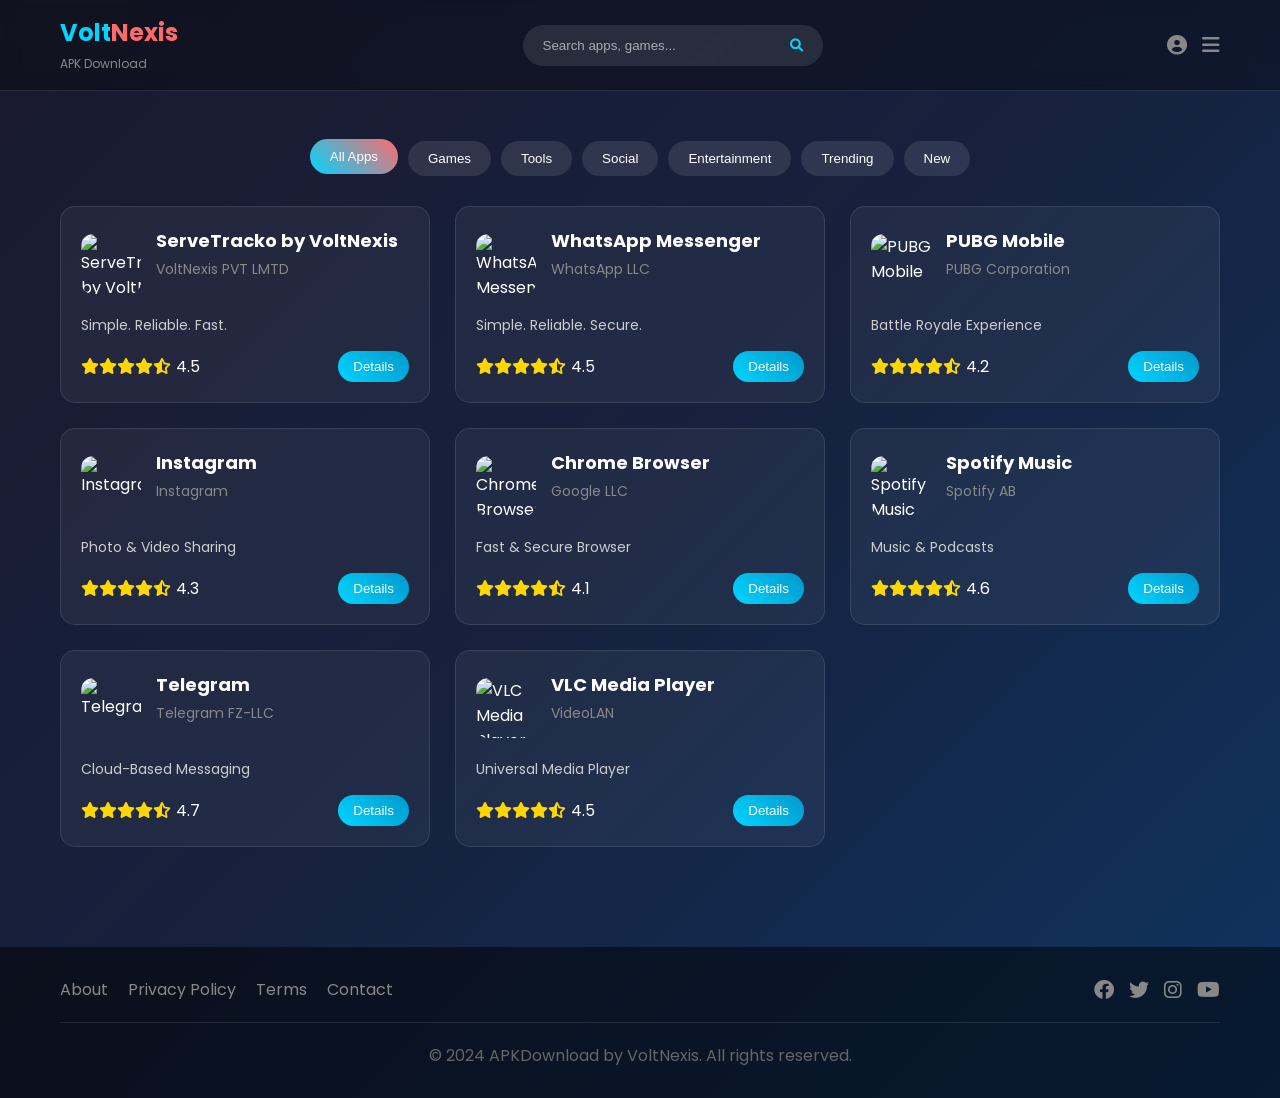
==== android/index.html @ b716f30f "Add files via upload" ====
<!DOCTYPE html>
<html lang="en">
<head>
    <meta charset="UTF-8">
    <meta name="viewport" content="width=device-width, initial-scale=1.0">
    <title>APKDownload by VoltNexis - Premium APK Downloads | Free Android Apps</title>
    <meta name="description" content="Download latest APKs safely. Free Android apps, games, and tools. Premium APK download platform with MediaFire direct downloads.">
    <meta name="keywords" content="APK Download, Free APKs, Latest APK, Android Apps, Safe APK Download, Old Versions APK, Premium APK Site, MediaFire APK, Android Games">
    <meta name="author" content="VoltNexis">
    <meta name="robots" content="index, follow">
    <meta name="viewport" content="width=device-width, initial-scale=1.0">
    <meta property="og:title" content="APKDownload by VoltNexis - Premium APK Downloads">
    <meta property="og:description" content="Download latest APKs safely. Free Android apps, games, and tools with direct MediaFire links.">
    <meta property="og:type" content="website">
    <meta property="og:url" content="https://apkdownload.voltnexis.com">
    <meta property="og:image" content="https://apkdownload.voltnexis.com/assets/og-image.jpg">
    <meta name="twitter:card" content="summary_large_image">
    <meta name="twitter:title" content="APKDownload by VoltNexis">
    <meta name="twitter:description" content="Premium APK download platform with safe, direct downloads.">
    <link rel="canonical" href="https://apkdownload.voltnexis.com">
    <link rel="stylesheet" href="styles.css">
    <link href="https://fonts.googleapis.com/css2?family=Poppins:wght@300;400;500;600;700&display=swap" rel="stylesheet">
    <link rel="stylesheet" href="https://cdnjs.cloudflare.com/ajax/libs/font-awesome/6.0.0/css/all.min.css">
</head>
<body>
    <header class="header">
        <div class="container">
            <div class="nav-brand">
                <a href="../index.html"><h1><span class="volt">Volt</span><span class="nexis">Nexis</span></h1>
                <span class="tagline">APK Download</span></a>
            </div>
            <div class="search-container">
                <input type="text" id="searchInput" placeholder="Search apps, games..." class="search-input">
                <button class="search-btn"><i class="fas fa-search"></i></button>
            </div>
            <div class="nav-icons">
                <i class="fas fa-user-circle"></i>
                <i class="fas fa-bars"></i>
            </div>
        </div>
    </header>

    <div class="ad-banner">
        <script async src="https://pagead2.googlesyndication.com/pagead/js/adsbygoogle.js?client=ca-pub-XXXXXXXXXX" crossorigin="anonymous"></script>
        <ins class="adsbygoogle" style="display:block" data-ad-client="ca-pub-XXXXXXXXXX" data-ad-slot="XXXXXXXXXX" data-ad-format="auto" data-full-width-responsive="true"></ins>
        <script>(adsbygoogle = window.adsbygoogle || []).push({});</script>
    </div>

    <main class="main-content">
        <div class="container">
            <div class="filter-section">
                <div class="filter-tabs">
                    <button class="filter-btn active" data-filter="all">All Apps</button>
                    <button class="filter-btn" data-filter="games">Games</button>
                    <button class="filter-btn" data-filter="tools">Tools</button>
                    <button class="filter-btn" data-filter="social">Social</button>
                    <button class="filter-btn" data-filter="entertainment">Entertainment</button>
                    <button class="filter-btn" data-filter="trending">Trending</button>
                    <button class="filter-btn" data-filter="new">New</button>
                </div>
            </div>

            <div class="apps-grid" id="appsGrid">
                <!-- Apps will be populated by JavaScript -->
            </div>

            <div class="ad-medium">
                <script async src="https://pagead2.googlesyndication.com/pagead/js/adsbygoogle.js?client=ca-pub-XXXXXXXXXX" crossorigin="anonymous"></script>
                <ins class="adsbygoogle" style="display:block" data-ad-client="ca-pub-XXXXXXXXXX" data-ad-slot="XXXXXXXXXX" data-ad-format="rectangle"></ins>
                <script>(adsbygoogle = window.adsbygoogle || []).push({});</script>
            </div>
        </div>
    </main>

    <div class="ad-footer">
        <script async src="https://pagead2.googlesyndication.com/pagead/js/adsbygoogle.js?client=ca-pub-XXXXXXXXXX" crossorigin="anonymous"></script>
        <ins class="adsbygoogle" style="display:block" data-ad-client="ca-pub-XXXXXXXXXX" data-ad-slot="XXXXXXXXXX" data-ad-format="auto" data-full-width-responsive="true"></ins>
        <script>(adsbygoogle = window.adsbygoogle || []).push({});</script>
    </div>

    <footer class="footer">
        <div class="container">
            <div class="footer-content">
                <div class="footer-links">
                    <a href="#about">About</a>
                    <a href="#privacy">Privacy Policy</a>
                    <a href="#terms">Terms</a>
                    <a href="#contact">Contact</a>
                </div>
                <div class="social-icons">
                    <i class="fab fa-facebook"></i>
                    <i class="fab fa-twitter"></i>
                    <i class="fab fa-instagram"></i>
                    <i class="fab fa-youtube"></i>
                </div>
            </div>
            <div class="footer-bottom">
                <p>&copy; 2024 APKDownload by VoltNexis. All rights reserved.</p>
            </div>
        </div>
    </footer>

    <script src="script.js"></script>
    <script src="ads.js"></script>
</body>
</html>
---- android/styles.css ----
* {
    margin: 0;
    padding: 0;
    box-sizing: border-box;
}

body {
    font-family: 'Poppins', sans-serif;
    background: linear-gradient(135deg, #1a1a2e 0%, #16213e 50%, #0f3460 100%);
    color: #ffffff;
    min-height: 100vh;
}

.container {
    max-width: 1200px;
    margin: 0 auto;
    padding: 0 20px;
}

/* Header */
.header {
    background: rgba(0, 0, 0, 0.3);
    backdrop-filter: blur(10px);
    position: sticky;
    top: 0;
    z-index: 100;
    border-bottom: 1px solid rgba(255, 255, 255, 0.1);
}

.header .container {
    display: flex;
    align-items: center;
    justify-content: space-between;
    padding: 15px 20px;
}

.nav-brand {
    display: flex;
    flex-direction: column;
}

.nav-brand a {
    text-decoration: none;
    color: inherit;
}

.nav-brand h1 {
    font-size: 24px;
    font-weight: 700;
}

.volt {
    color: #00d4ff;
}

.nexis {
    color: #ff6b6b;
}

.tagline {
    font-size: 12px;
    color: #888;
    margin-top: -5px;
}

.search-container {
    display: flex;
    align-items: center;
    background: rgba(255, 255, 255, 0.1);
    border-radius: 25px;
    padding: 8px 15px;
    min-width: 300px;
}

.search-input {
    background: none;
    border: none;
    color: white;
    flex: 1;
    padding: 5px;
    outline: none;
}

.search-input::placeholder {
    color: rgba(255, 255, 255, 0.6);
}

.search-btn {
    background: none;
    border: none;
    color: #00d4ff;
    cursor: pointer;
    padding: 5px;
}

.nav-icons {
    display: flex;
    gap: 15px;
    font-size: 20px;
    color: #888;
}

.nav-icons i {
    cursor: pointer;
    transition: color 0.3s;
}

.nav-icons i:hover {
    color: #00d4ff;
}

/* Ads */
.ad-banner, .ad-medium, .ad-footer, .ad-bottom {
    display: flex;
    justify-content: center;
    margin: 20px 0;
}

.ad-small {
    display: flex;
    justify-content: center;
    margin: 15px 0;
}

.ad-placeholder {
    background: linear-gradient(45deg, #333, #555);
    color: #888;
    padding: 20px;
    text-align: center;
    border-radius: 8px;
    border: 2px dashed #666;
}

/* Filter Section */
.filter-section {
    margin: 30px 0;
}

.filter-tabs {
    display: flex;
    gap: 10px;
    flex-wrap: wrap;
    justify-content: center;
}

.filter-btn {
    background: rgba(255, 255, 255, 0.1);
    border: none;
    color: white;
    padding: 10px 20px;
    border-radius: 25px;
    cursor: pointer;
    transition: all 0.3s;
    font-weight: 500;
}

.filter-btn:hover, .filter-btn.active {
    background: linear-gradient(45deg, #00d4ff, #ff6b6b);
    transform: translateY(-2px);
}

/* Apps Grid */
.apps-grid {
    display: grid;
    grid-template-columns: repeat(auto-fill, minmax(280px, 1fr));
    gap: 25px;
    margin: 30px 0;
}

.app-card {
    background: rgba(255, 255, 255, 0.05);
    border-radius: 15px;
    padding: 20px;
    transition: all 0.3s;
    border: 1px solid rgba(255, 255, 255, 0.1);
    cursor: pointer;
}

.app-card:hover {
    transform: translateY(-5px);
    background: rgba(255, 255, 255, 0.1);
    box-shadow: 0 10px 30px rgba(0, 212, 255, 0.3);
}

.app-card-header {
    display: flex;
    align-items: center;
    gap: 15px;
    margin-bottom: 15px;
}

.app-card-icon {
    width: 60px;
    height: 60px;
    border-radius: 12px;
    overflow: hidden;
}

.app-card-icon img {
    width: 100%;
    height: 100%;
    object-fit: cover;
}

.app-card-info h3 {
    font-size: 18px;
    margin-bottom: 5px;
}

.app-card-info .developer {
    color: #888;
    font-size: 14px;
}

.app-card-tagline {
    color: #ccc;
    font-size: 14px;
    margin-bottom: 15px;
}

.app-card-footer {
    display: flex;
    justify-content: space-between;
    align-items: center;
}

.app-rating {
    display: flex;
    align-items: center;
    gap: 5px;
}

.stars {
    color: #ffd700;
}

.download-btn-small {
    background: linear-gradient(45deg, #00d4ff, #0099cc);
    border: none;
    color: white;
    padding: 8px 15px;
    border-radius: 20px;
    cursor: pointer;
    font-weight: 500;
    transition: all 0.3s;
}

.download-btn-small:hover {
    transform: scale(1.05);
}

/* App Detail Page */
.app-detail-main {
    padding: 30px 0;
}

.app-header {
    display: flex;
    gap: 30px;
    margin-bottom: 40px;
    align-items: flex-start;
}

.app-icon {
    flex-shrink: 0;
}

.app-icon img {
    width: 120px;
    height: 120px;
    border-radius: 20px;
    box-shadow: 0 10px 30px rgba(0, 0, 0, 0.3);
}

.app-info h1 {
    font-size: 32px;
    margin-bottom: 10px;
}

.developer {
    color: #888;
    margin-bottom: 20px;
}

.developer a {
    color: #00d4ff;
    text-decoration: none;
}

.app-meta {
    display: flex;
    flex-wrap: wrap;
    gap: 20px;
    align-items: center;
}

.app-meta span {
    color: #ccc;
    font-size: 14px;
}

.rating {
    display: flex;
    align-items: center;
    gap: 10px;
}

.rating-text {
    color: #888;
}

/* Download Section */
.download-section {
    text-align: center;
    margin: 40px 0;
}

.download-buttons {
    display: flex;
    gap: 15px;
    justify-content: center;
    flex-wrap: wrap;
    margin: 20px 0;
}

.download-btn {
    background: linear-gradient(45deg, #00ff88, #00cc6a);
    border: none;
    color: white;
    padding: 15px 40px;
    border-radius: 50px;
    font-size: 18px;
    font-weight: 600;
    cursor: pointer;
    transition: all 0.3s;
    display: inline-flex;
    align-items: center;
    gap: 10px;
}

.download-btn:hover {
    transform: scale(1.05);
    box-shadow: 0 10px 30px rgba(0, 255, 136, 0.4);
}

.obb-btn {
    background: linear-gradient(45deg, #ff6b6b, #ee5a52);
}

.obb-btn:hover {
    box-shadow: 0 10px 30px rgba(255, 107, 107, 0.4);
}

.ad-blocks {
    display: flex;
    gap: 20px;
    justify-content: center;
    margin-top: 30px;
    flex-wrap: wrap;
}

.ad-block {
    flex: 1;
    max-width: 300px;
}

/* Old Versions */
.old-versions {
    margin: 40px 0;
    background: rgba(255, 255, 255, 0.05);
    border-radius: 15px;
    padding: 25px;
}

.old-versions h3 {
    display: flex;
    align-items: center;
    justify-content: space-between;
    cursor: pointer;
    margin-bottom: 20px;
}

.versions-list {
    display: none;
}

.versions-list.show {
    display: block;
}

.version-item {
    display: flex;
    justify-content: space-between;
    align-items: center;
    padding: 15px 0;
    border-bottom: 1px solid rgba(255, 255, 255, 0.1);
}

.version-item:last-child {
    border-bottom: none;
}

.version-buttons {
    display: flex;
    gap: 10px;
}

.version-download {
    background: rgba(0, 212, 255, 0.2);
    border: 1px solid #00d4ff;
    color: #00d4ff;
    padding: 8px 15px;
    border-radius: 20px;
    cursor: pointer;
    transition: all 0.3s;
    font-size: 12px;
}

.version-download:hover {
    background: #00d4ff;
    color: white;
}

.obb-download {
    background: rgba(255, 107, 107, 0.2);
    border: 1px solid #ff6b6b;
    color: #ff6b6b;
}

.obb-download:hover {
    background: #ff6b6b;
    color: white;
}

/* App Description */
.app-description {
    margin: 40px 0;
}

.app-description h2 {
    margin-bottom: 20px;
    color: #00d4ff;
}

.description-content {
    line-height: 1.6;
    color: #ccc;
}

.app-screenshots {
    margin-top: 30px;
}

.app-screenshots h3 {
    margin-bottom: 15px;
}

.screenshots-grid {
    display: flex;
    gap: 15px;
    overflow-x: auto;
    padding: 10px 0;
}

.screenshots-grid img {
    width: 200px;
    height: 350px;
    object-fit: cover;
    border-radius: 10px;
    flex-shrink: 0;
}

/* Overlay Ad */
.overlay-ad {
    position: fixed;
    top: 0;
    left: 0;
    width: 100%;
    height: 100%;
    background: rgba(0, 0, 0, 0.8);
    display: none;
    justify-content: center;
    align-items: center;
    z-index: 1000;
}

.overlay-ad.show {
    display: flex;
}

.overlay-content {
    position: relative;
    background: #222;
    border-radius: 15px;
    padding: 20px;
}

.close-overlay {
    position: absolute;
    top: 10px;
    right: 15px;
    background: none;
    border: none;
    color: white;
    font-size: 24px;
    cursor: pointer;
}

/* Footer */
.footer {
    background: rgba(0, 0, 0, 0.5);
    margin-top: 50px;
    padding: 30px 0;
}

.footer-content {
    display: flex;
    justify-content: space-between;
    align-items: center;
    margin-bottom: 20px;
}

.footer-links {
    display: flex;
    gap: 20px;
}

.footer-links a {
    color: #888;
    text-decoration: none;
    transition: color 0.3s;
}

.footer-links a:hover {
    color: #00d4ff;
}

.social-icons {
    display: flex;
    gap: 15px;
    font-size: 20px;
}

.social-icons i {
    color: #888;
    cursor: pointer;
    transition: color 0.3s;
}

.social-icons i:hover {
    color: #00d4ff;
}

.footer-bottom {
    text-align: center;
    color: #666;
    border-top: 1px solid rgba(255, 255, 255, 0.1);
    padding-top: 20px;
}

/* Responsive */
@media (max-width: 768px) {
    .header .container {
        flex-direction: column;
        gap: 15px;
    }
    
    .search-container {
        min-width: 100%;
    }
    
    .app-header {
        flex-direction: column;
        text-align: center;
    }
    
    .app-meta {
        justify-content: center;
    }
    
    .download-buttons {
        flex-direction: column;
        align-items: center;
    }
    
    .download-btn {
        width: 100%;
        max-width: 300px;
    }
    
    .ad-blocks {
        flex-direction: column;
    }
    
    .version-buttons {
        flex-direction: column;
        gap: 5px;
    }
    
    .footer-content {
        flex-direction: column;
        gap: 20px;
    }
}
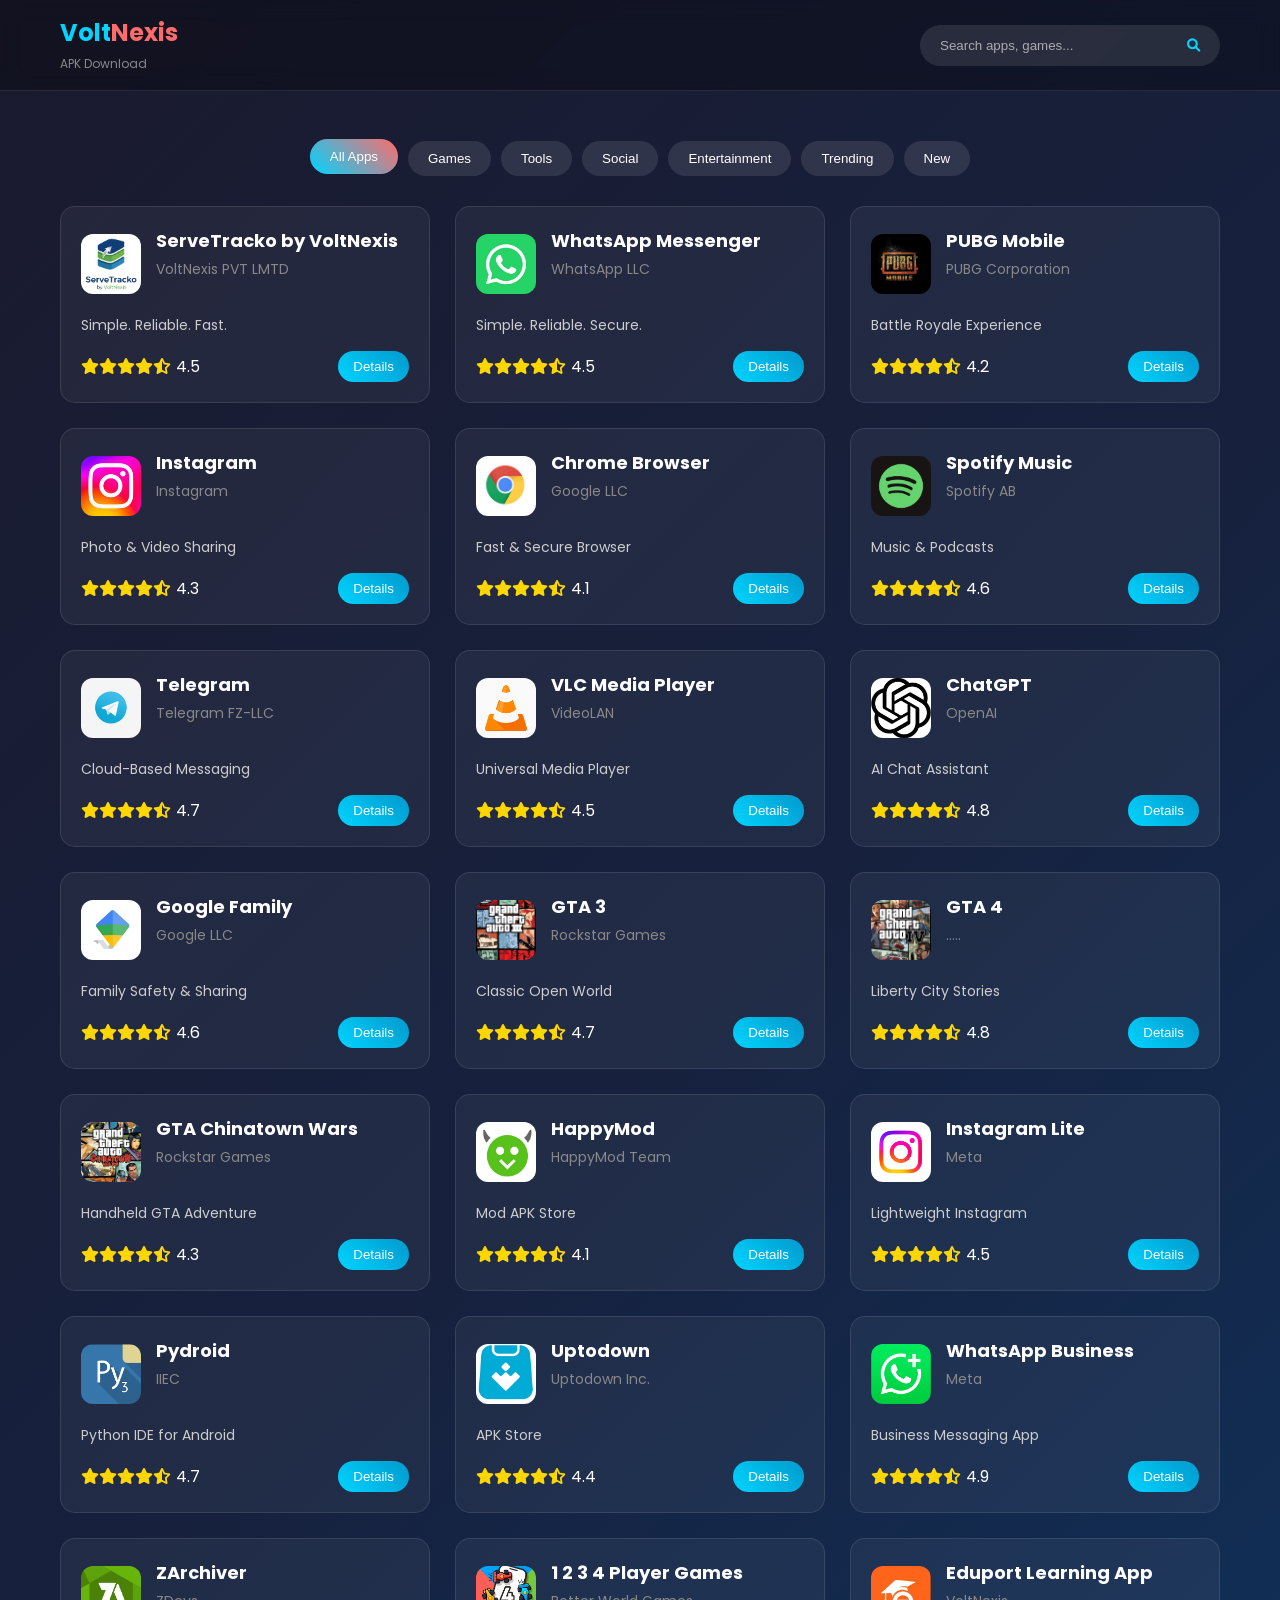
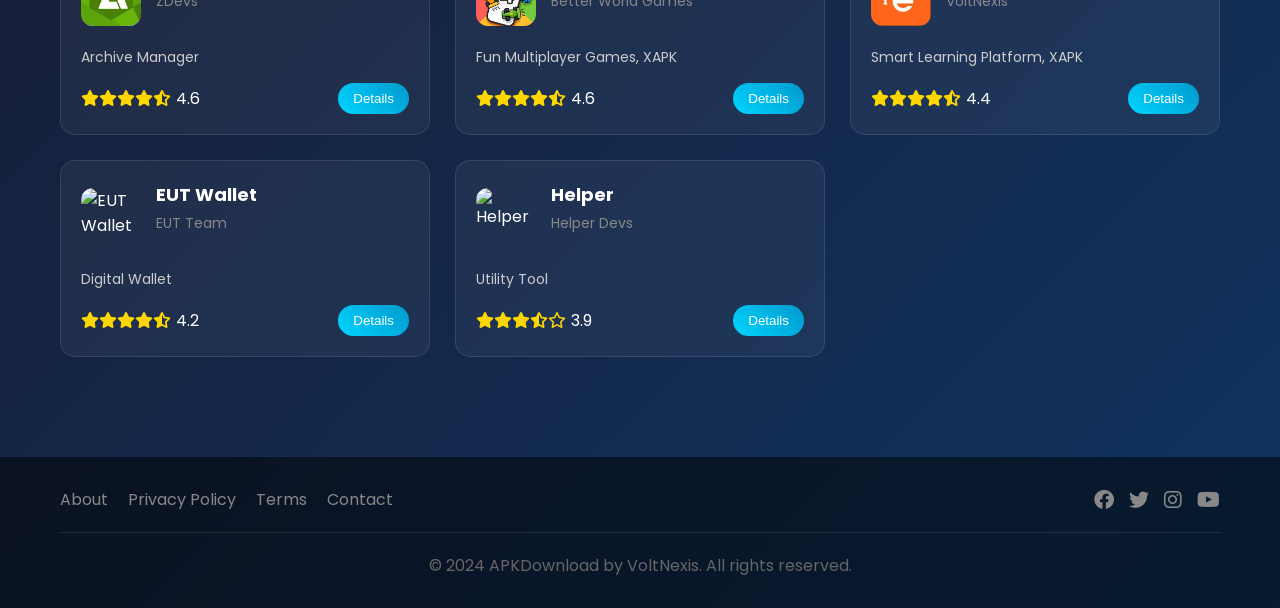
==== commit ed0b4c64: "Update index.html" ====
--- a/android/index.html
+++ b/android/index.html
@@ -32,10 +32,6 @@
             <div class="search-container">
                 <input type="text" id="searchInput" placeholder="Search apps, games..." class="search-input">
                 <button class="search-btn"><i class="fas fa-search"></i></button>
-            </div>
-            <div class="nav-icons">
-                <i class="fas fa-user-circle"></i>
-                <i class="fas fa-bars"></i>
             </div>
         </div>
     </header>
@@ -103,4 +99,4 @@
     <script src="script.js"></script>
     <script src="ads.js"></script>
 </body>
-</html>+</html>
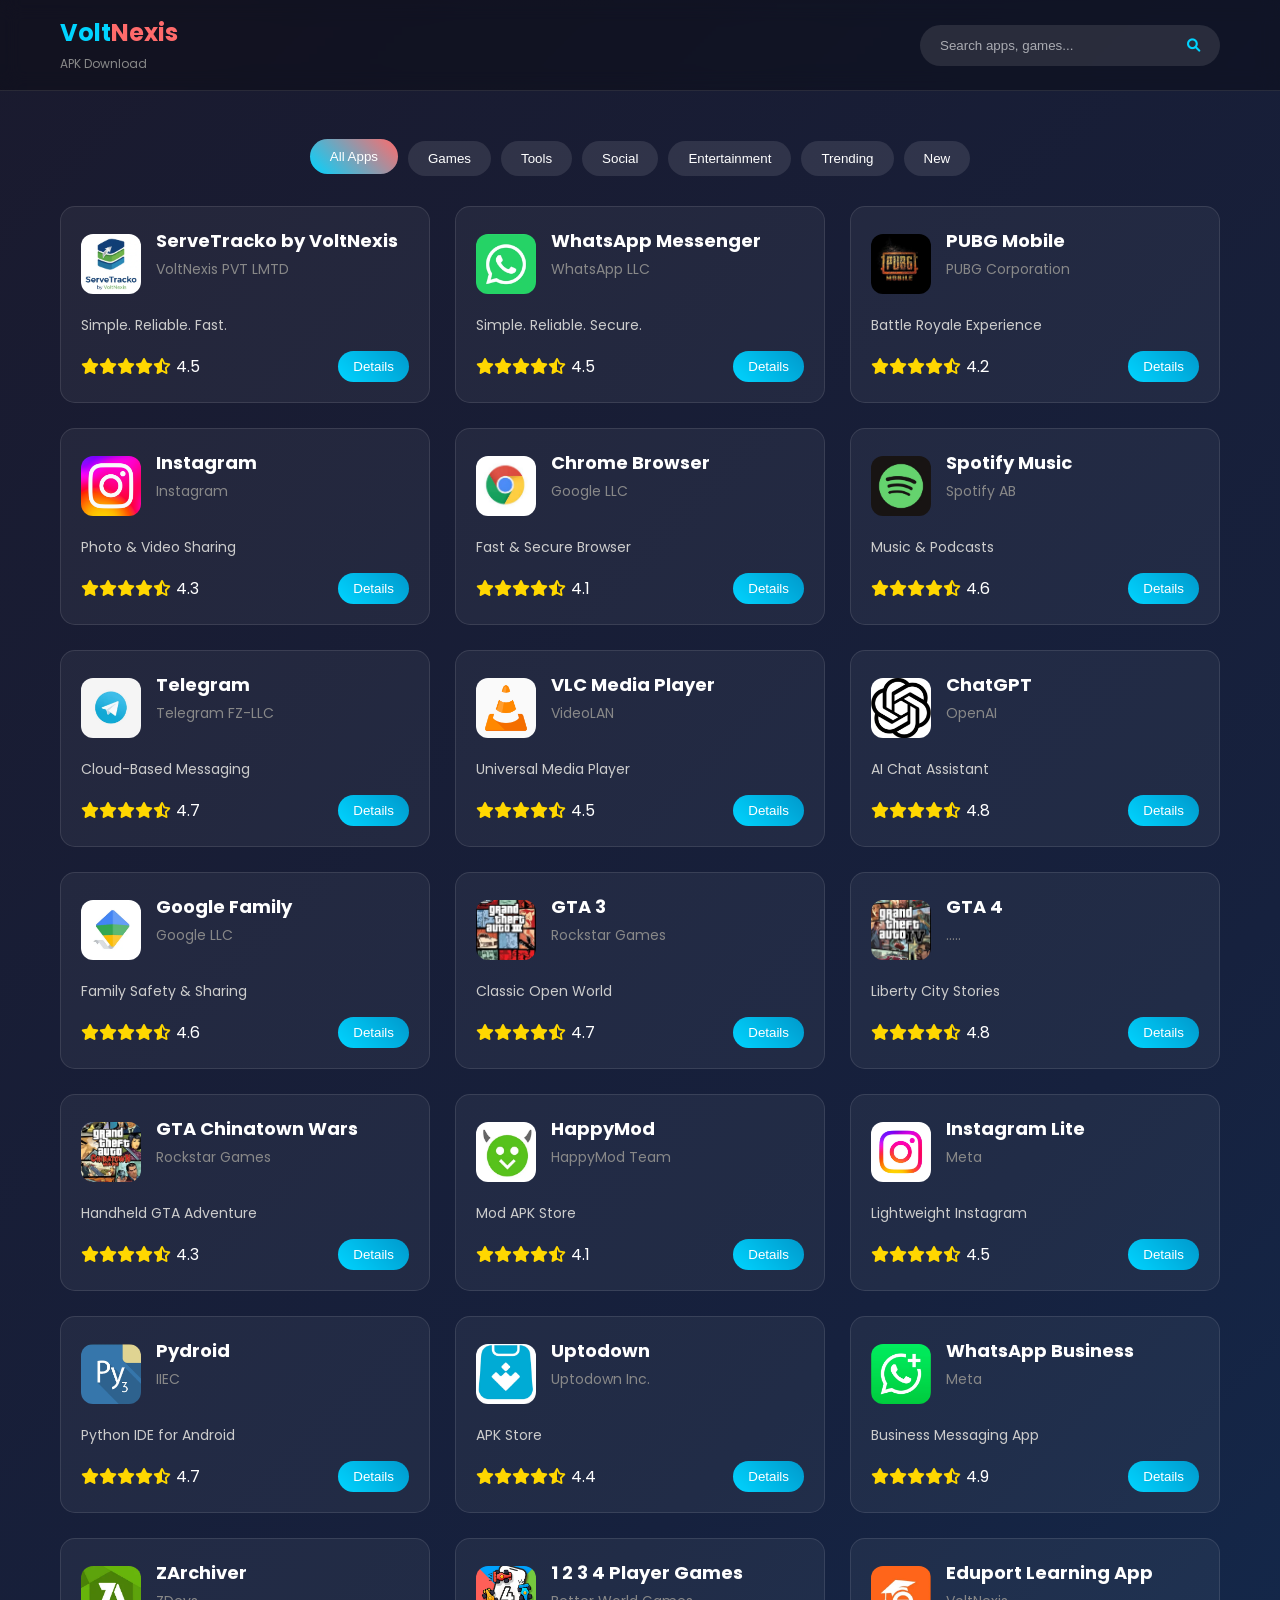
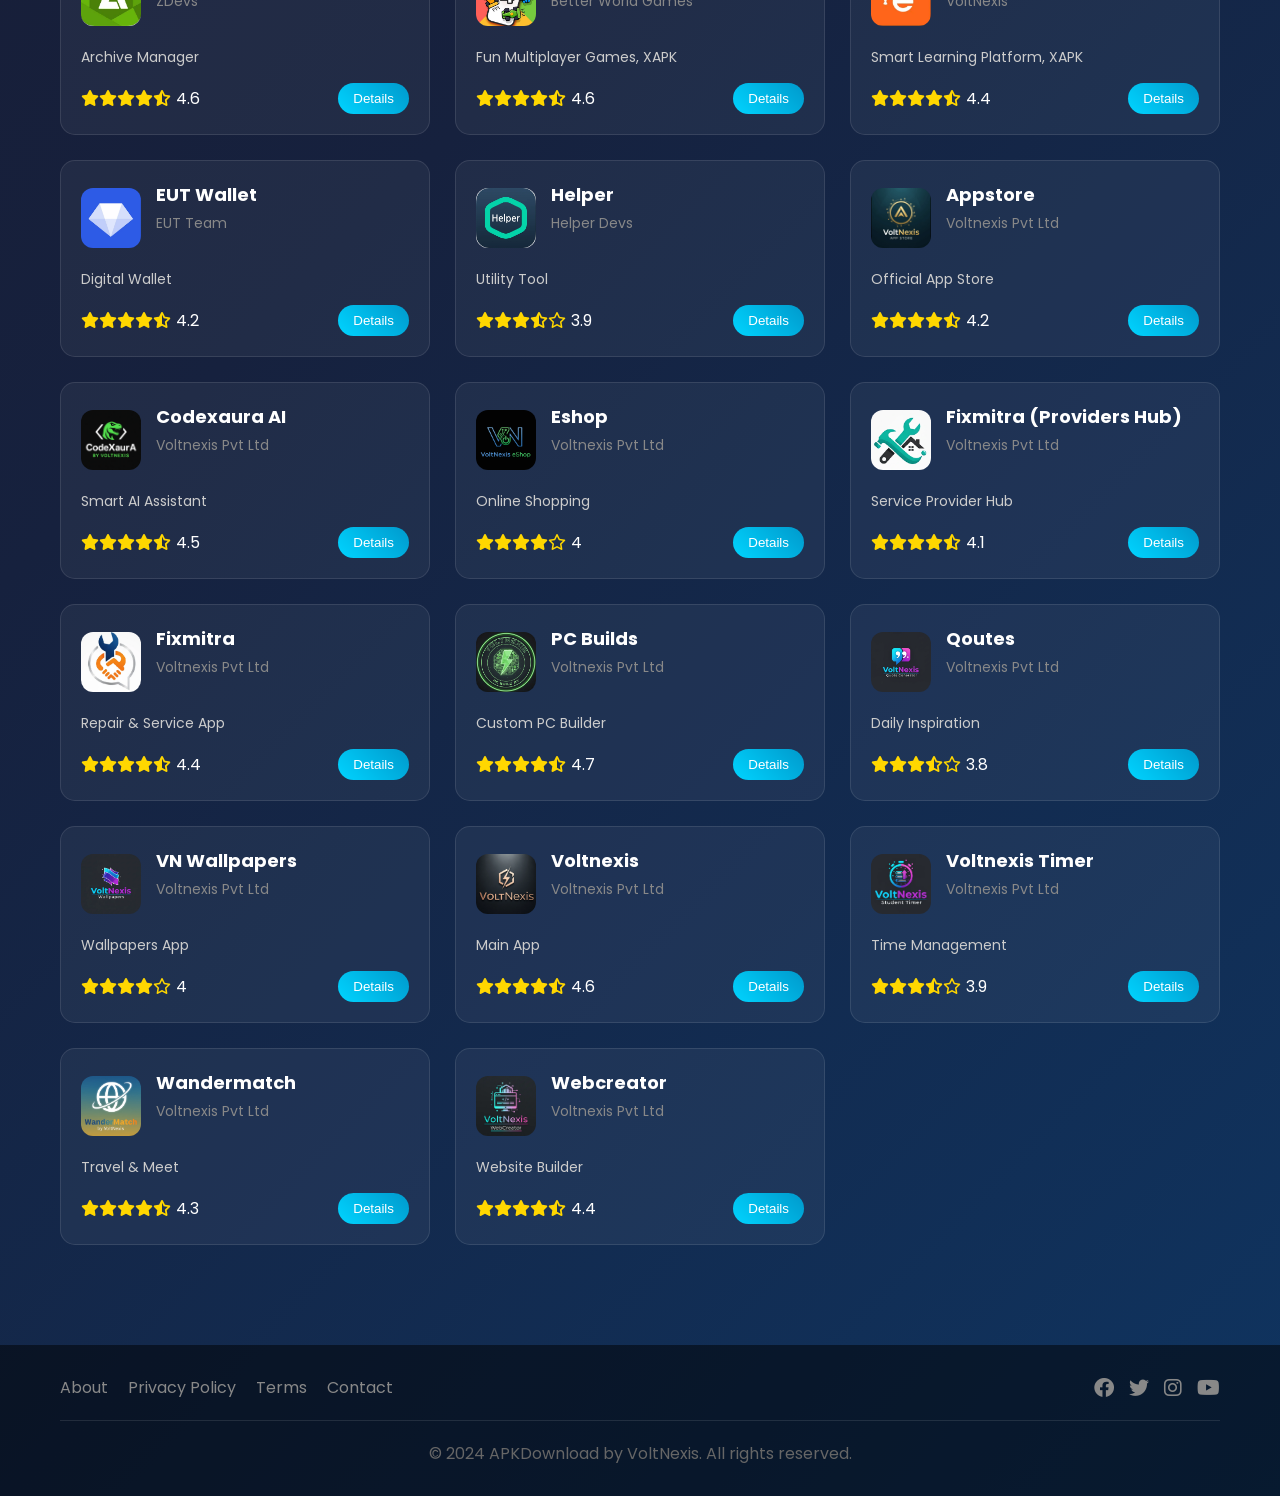
==== commit 3f887820: "Update index.html" ====
--- a/android/index.html
+++ b/android/index.html
@@ -4,20 +4,35 @@
     <meta charset="UTF-8">
     <meta name="viewport" content="width=device-width, initial-scale=1.0">
     <title>APKDownload by VoltNexis - Premium APK Downloads | Free Android Apps</title>
+    
     <meta name="description" content="Download latest APKs safely. Free Android apps, games, and tools. Premium APK download platform with MediaFire direct downloads.">
     <meta name="keywords" content="APK Download, Free APKs, Latest APK, Android Apps, Safe APK Download, Old Versions APK, Premium APK Site, MediaFire APK, Android Games">
     <meta name="author" content="VoltNexis">
     <meta name="robots" content="index, follow">
     <meta name="viewport" content="width=device-width, initial-scale=1.0">
+    
     <meta property="og:title" content="APKDownload by VoltNexis - Premium APK Downloads">
     <meta property="og:description" content="Download latest APKs safely. Free Android apps, games, and tools with direct MediaFire links.">
     <meta property="og:type" content="website">
-    <meta property="og:url" content="https://apkdownload.voltnexis.com">
-    <meta property="og:image" content="https://apkdownload.voltnexis.com/assets/og-image.jpg">
+    <meta property="og:url" content="https://voltnexis.github.io/apps/android/">
+    <meta property="og:image" content="https://voltnexis.github.io/apps/appstore.webp">
+    
     <meta name="twitter:card" content="summary_large_image">
     <meta name="twitter:title" content="APKDownload by VoltNexis">
     <meta name="twitter:description" content="Premium APK download platform with safe, direct downloads.">
-    <link rel="canonical" href="https://apkdownload.voltnexis.com">
+    <meta name="twitter:image" content="https://voltnexis.github.io/apps/appstore.webp">
+    
+    <link rel="canonical" href="https://voltnexis.github.io/apps/android/">
+
+    <!-- Favicon -->
+    <link rel="shortcut icon" href="/favicon.ico" type="image/x-icon">
+    <link rel="apple-touch-icon" sizes="180x180" href="/apple-touch-icon.png">
+    <link rel="icon" type="image/png" sizes="32x32" href="/favicon-32x32.png">
+    <link rel="icon" type="image/png" sizes="16x16" href="/favicon-16x16.png">
+    <link rel="icon" type="image/png" sizes="192x192" href="/android-chrome-192x192.png" />
+    <link rel="icon" type="image/png" sizes="512x512" href="/android-chrome-512x512.png" />
+    <link rel="manifest" href="/site.webmanifest">
+    
     <link rel="stylesheet" href="styles.css">
     <link href="https://fonts.googleapis.com/css2?family=Poppins:wght@300;400;500;600;700&display=swap" rel="stylesheet">
     <link rel="stylesheet" href="https://cdnjs.cloudflare.com/ajax/libs/font-awesome/6.0.0/css/all.min.css">
